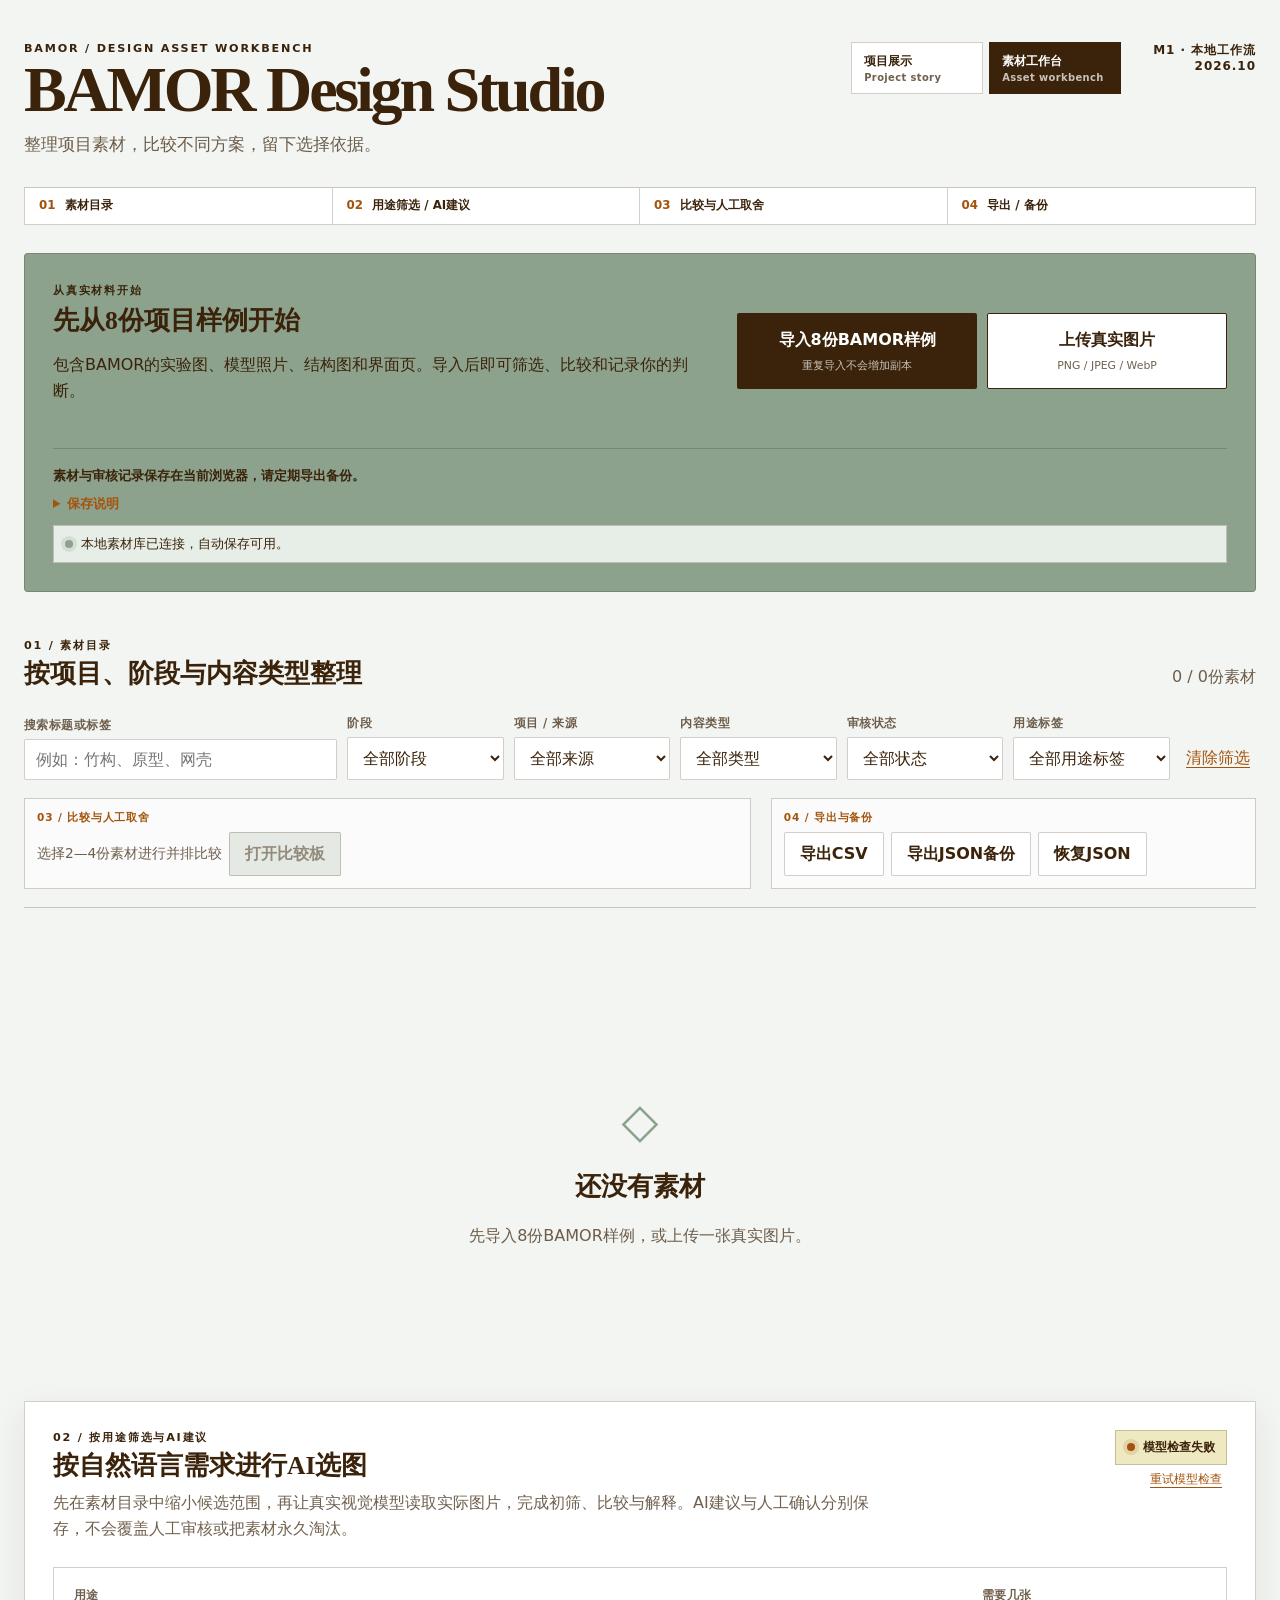
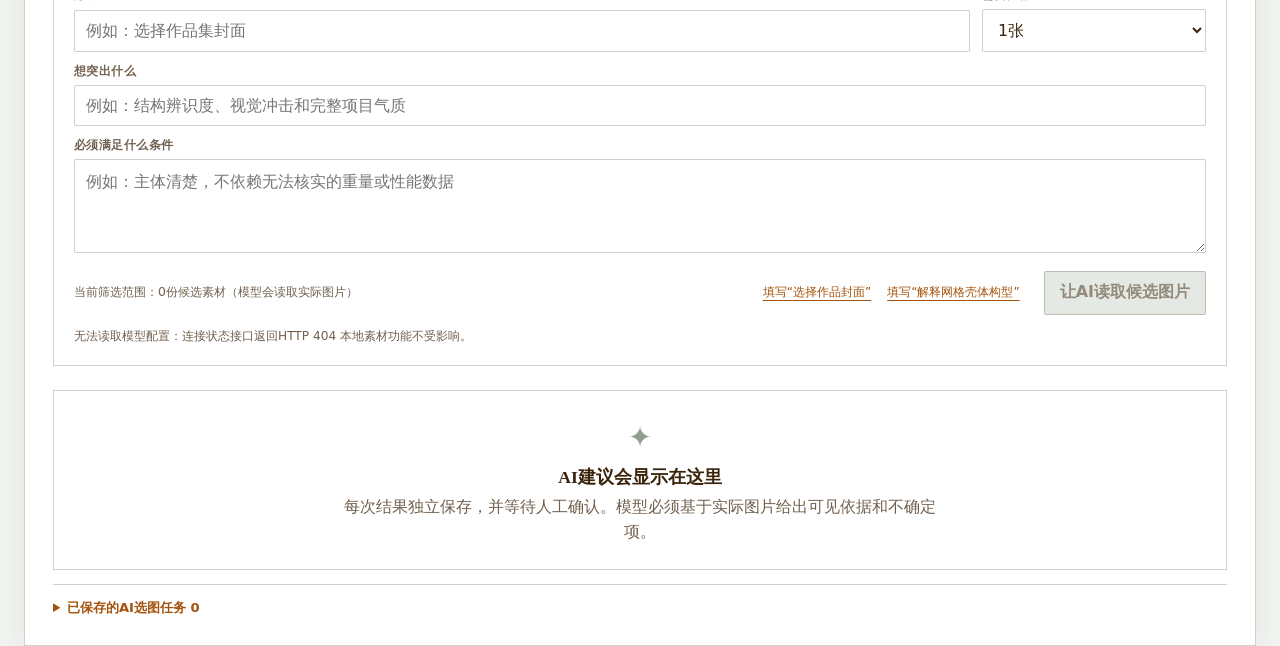
==== index.html @ 30d68dac "Add BAMOR studio project" ====
<!doctype html>
<html lang="zh-CN">
  <head>
    <meta charset="UTF-8" />
    <meta name="viewport" content="width=device-width, initial-scale=1.0" />
    <meta name="description" content="BAMOR Design Studio — 本地设计素材筛选、比较与人工审核工作台。" />
    <title>BAMOR Design Studio · M1</title>
    <link rel="icon" href="data:image/svg+xml,%3Csvg xmlns='http://www.w3.org/2000/svg' viewBox='0 0 64 64'%3E%3Crect width='64' height='64' rx='8' fill='%233A230A'/%3E%3Cpath d='M18 14h18c9 0 14 4 14 12 0 5-3 8-7 10 6 1 9 5 9 11 0 9-6 13-16 13H18V14zm10 9v10h7c4 0 6-2 6-5s-2-5-6-5h-7zm0 18v10h8c4 0 6-2 6-5s-2-5-6-5h-8z' fill='%23ffffff'/%3E%3C/svg%3E" />
    <link rel="stylesheet" href="styles.css" />
  </head>
  <body>
    <a class="skip-link" href="#library">跳到素材库</a>

    <header class="site-header">
      <div class="workspace-brand">
        <p class="eyebrow">BAMOR / DESIGN ASSET WORKBENCH</p>
        <h1>BAMOR Design Studio</h1>
        <p class="lede">整理项目素材，比较不同方案，留下选择依据。</p>
      </div>
      <nav class="view-switch" aria-label="BAMOR页面切换">
        <a href="project.html">项目展示 <span>Project story</span></a>
        <a class="is-current" href="/" aria-current="page">素材工作台 <span>Asset workbench</span></a>
      </nav>
      <div class="header-meta" aria-label="版本信息">
        <span>M1 · 本地工作流</span>
        <span>2026.10</span>
      </div>
    </header>

    <nav class="workflow-nav" aria-label="工作台流程">
      <a href="#asset-catalog"><span>01</span> 素材目录</a>
      <a href="#ai-selector"><span>02</span> 用途筛选 / AI建议</a>
      <a href="#review-actions"><span>03</span> 比较与人工取舍</a>
      <a href="#export-actions"><span>04</span> 导出 / 备份</a>
    </nav>

    <main>
      <section class="intro-panel" aria-labelledby="start-title">
        <div>
          <p class="section-kicker">从真实材料开始</p>
          <h2 id="start-title">先从8份项目样例开始</h2>
          <p>包含BAMOR的实验图、模型照片、结构图和界面页。导入后即可筛选、比较和记录你的判断。</p>
        </div>
        <div class="start-actions">
          <button class="button button-primary" id="import-samples" type="button" disabled>
            <span>导入8份BAMOR样例</span>
            <small>重复导入不会增加副本</small>
          </button>
          <label class="button button-secondary upload-button" for="image-upload">
            <span>上传真实图片</span>
            <small>PNG / JPEG / WebP</small>
          </label>
          <input id="image-upload" class="visually-hidden" type="file" accept="image/png,image/jpeg,image/webp" multiple disabled />
        </div>
        <div class="storage-note">
          <p>素材与审核记录保存在当前浏览器，请定期导出备份。</p>
          <details>
            <summary>保存说明</summary>
            <p>图片与元数据通过稳定ID关联，保存在当前浏览器、当前地址的 IndexedDB 中。更换浏览器、主机名或端口不会自动带走数据；CSV不含图片，JSON备份包含可恢复的元数据与图片。</p>
          </details>
          <div class="storage-status" id="storage-status" data-state="opening" role="status" aria-live="polite">
            <span class="status-dot" aria-hidden="true"></span>
            <span id="storage-status-text">正在打开本地素材库…</span>
            <button class="text-button" id="retry-storage" type="button" hidden>重试</button>
          </div>
        </div>
      </section>

      <section class="toolbar" id="asset-catalog" aria-labelledby="filter-title">
        <div class="toolbar-heading">
          <div>
            <p class="section-kicker">01 / 素材目录</p>
            <h2 id="filter-title">按项目、阶段与内容类型整理</h2>
          </div>
          <p class="result-count" id="result-count" aria-live="polite">0份素材</p>
        </div>

        <div class="filters">
          <label class="field search-field">
            <span>搜索标题或标签</span>
            <input id="search-input" type="search" placeholder="例如：竹构、原型、网壳" autocomplete="off" />
          </label>
          <label class="field">
            <span>阶段</span>
            <select id="stage-filter"><option value="">全部阶段</option></select>
          </label>
          <label class="field">
            <span>项目 / 来源</span>
            <select id="source-filter"><option value="">全部来源</option></select>
          </label>
          <label class="field">
            <span>内容类型</span>
            <select id="type-filter"><option value="">全部类型</option></select>
          </label>
          <label class="field">
            <span>审核状态</span>
            <select id="status-filter">
              <option value="">全部状态</option>
              <option value="unreviewed">待审核</option>
              <option value="approved">通过</option>
              <option value="rejected">淘汰</option>
            </select>
          </label>
          <label class="field">
            <span>用途标签</span>
            <select id="tag-filter"><option value="">全部用途标签</option></select>
          </label>
          <button class="text-button" id="clear-filters" type="button">清除筛选</button>
        </div>

        <div class="library-actions" id="review-actions">
          <div class="action-group compare-actions">
            <p class="action-label">03 / 比较与人工取舍</p>
            <div class="compare-status" id="compare-status" aria-live="polite">选择2—4份素材进行并排比较</div>
            <button class="button button-dark" id="open-compare" type="button" disabled>打开比较板</button>
          </div>
          <div class="action-group export-actions" id="export-actions">
            <p class="action-label">04 / 导出与备份</p>
            <button class="button button-quiet" id="export-csv" type="button" disabled>导出CSV</button>
            <button class="button button-quiet" id="export-json" type="button" disabled>导出JSON备份</button>
            <label class="button button-quiet restore-button" for="restore-json">恢复JSON</label>
            <input id="restore-json" class="visually-hidden" type="file" accept="application/json,.json" disabled />
          </div>
        </div>
      </section>

      <section id="library" class="asset-grid" aria-label="素材列表"></section>

      <section id="empty-state" class="empty-state" hidden>
        <p class="empty-mark">◇</p>
        <h2 id="empty-title">还没有素材</h2>
        <p id="empty-copy">先导入8份BAMOR样例，或上传一张真实图片。</p>
        <button class="text-button" id="empty-clear" type="button" hidden>清除筛选</button>
      </section>

      <section class="ai-panel" id="ai-selector" aria-labelledby="ai-title">
        <div class="ai-heading">
          <div>
            <p class="section-kicker">02 / 按用途筛选与AI建议</p>
            <h2 id="ai-title">按自然语言需求进行AI选图</h2>
            <p>先在素材目录中缩小候选范围，再让真实视觉模型读取实际图片，完成初筛、比较与解释。AI建议与人工确认分别保存，不会覆盖人工审核或把素材永久淘汰。</p>
          </div>
          <div class="model-status-group">
            <div class="connection-status" id="ai-status" data-state="checking" aria-live="polite">
              <span class="status-dot" aria-hidden="true"></span>
              <span>正在检查模型连接…</span>
            </div>
            <button class="text-button status-retry" id="retry-ai-status" type="button" hidden>重试模型检查</button>
          </div>
        </div>

        <form id="ai-form" class="ai-form">
          <label class="field ai-purpose-field">
            <span>用途</span>
            <input id="ai-purpose" required maxlength="240" placeholder="例如：选择作品集封面" />
          </label>
          <label class="field">
            <span>需要几张</span>
            <select id="ai-count">
              <option value="1">1张</option>
              <option value="2">2张</option>
              <option value="3">3张</option>
              <option value="4">4张</option>
            </select>
          </label>
          <label class="field ai-wide-field">
            <span>想突出什么</span>
            <input id="ai-emphasis" required maxlength="400" placeholder="例如：结构辨识度、视觉冲击和完整项目气质" />
          </label>
          <label class="field ai-wide-field">
            <span>必须满足什么条件</span>
            <textarea id="ai-constraints" rows="3" maxlength="800" placeholder="例如：主体清楚，不依赖无法核实的重量或性能数据"></textarea>
          </label>
          <div class="ai-form-footer">
            <p id="ai-candidate-summary">当前筛选范围：0份候选素材</p>
            <div class="preset-actions" aria-label="测试任务快捷填写">
              <button class="text-button" type="button" data-ai-preset="cover">填写“选择作品封面”</button>
              <button class="text-button" type="button" data-ai-preset="gridshell">填写“解释网格壳体构型”</button>
            </div>
            <button class="button button-primary" id="run-ai-selection" type="submit" disabled>让AI读取候选图片</button>
          </div>
          <p class="ai-connection-help" id="ai-connection-help">正在读取服务端连接状态。</p>
        </form>

        <div class="ai-output" id="ai-output">
          <div class="ai-empty">
            <p class="empty-mark">✦</p>
            <h3>AI建议会显示在这里</h3>
            <p>每次结果独立保存，并等待人工确认。模型必须基于实际图片给出可见依据和不确定项。</p>
          </div>
        </div>

        <details class="ai-history-panel">
          <summary>已保存的AI选图任务 <span id="ai-task-count">0</span></summary>
          <div id="ai-history" class="ai-history"><p>暂无已完成任务。</p></div>
        </details>
      </section>
    </main>

    <dialog id="editor-dialog" class="dialog editor-dialog">
      <form id="editor-form" method="dialog">
        <div class="dialog-header">
          <div>
            <p class="section-kicker">人工标注</p>
            <h2>编辑素材记录</h2>
          </div>
          <button class="icon-button" type="button" data-close-dialog="editor-dialog" aria-label="关闭编辑窗口">×</button>
        </div>
        <div class="editor-layout">
          <figure class="editor-preview"><img id="editor-image" alt="" /></figure>
          <div class="editor-fields">
            <input id="editor-id" type="hidden" />
            <label class="field"><span>标题</span><input id="editor-title" required maxlength="120" /></label>
            <div class="field-row">
              <label class="field"><span>阶段</span><input id="editor-stage" maxlength="40" placeholder="例如 term2" /></label>
              <label class="field"><span>材料</span><input id="editor-materials" maxlength="160" placeholder="用逗号分隔" /></label>
            </div>
            <label class="field"><span>标签</span><input id="editor-tags" maxlength="240" placeholder="用逗号分隔，例如 竹构, 原型" /></label>
            <div class="field-row">
              <label class="field">
                <span>审核状态</span>
                <select id="editor-status">
                  <option value="unreviewed">待审核</option>
                  <option value="approved">通过</option>
                  <option value="rejected">淘汰</option>
                </select>
              </label>
              <label class="field"><span>审核人（可选）</span><input id="editor-reviewer" maxlength="80" /></label>
            </div>

            <fieldset class="score-fieldset">
              <legend>人工评分 <small>1—5分，未评价请留空</small></legend>
              <div class="score-grid">
                <label class="field"><span>构型一致性</span><select data-score="structure_consistency"></select></label>
                <label class="field"><span>材料表达</span><select data-score="material_expression"></select></label>
                <label class="field"><span>场景适配</span><select data-score="scene_fit"></select></label>
                <label class="field"><span>视觉清晰度</span><select data-score="visual_clarity"></select></label>
              </div>
              <p>1 明显不满足 · 3 基本可用但需修改 · 5 满足要求且细节完整。页面样例评价的是页面表达，不是结构安全。</p>
            </fieldset>

            <fieldset class="reason-fieldset" id="rejection-fieldset">
              <legend>淘汰原因 <small>可多选</small></legend>
              <div id="rejection-reasons" class="check-grid"></div>
            </fieldset>
            <label class="field">
              <span>取舍理由 / 备注</span>
              <textarea id="editor-reason" rows="4" maxlength="1000" placeholder="记录具体观察，避免只写“好看”或“不好看”"></textarea>
            </label>
          </div>
        </div>
        <div class="dialog-footer">
          <p id="editor-origin"></p>
          <div>
            <button class="button button-quiet" type="button" data-close-dialog="editor-dialog">取消</button>
            <button class="button button-primary" type="submit" value="save">保存记录</button>
          </div>
        </div>
      </form>
    </dialog>

    <dialog id="compare-dialog" class="dialog compare-dialog">
      <div class="dialog-header">
        <div>
          <p class="section-kicker">2—4项并排</p>
          <h2>比较板</h2>
        </div>
        <button class="icon-button" type="button" data-close-dialog="compare-dialog" aria-label="关闭比较板">×</button>
      </div>
      <div id="compare-grid" class="compare-grid"></div>
      <div class="dialog-footer">
        <p>比较板只用于当前工作会话；素材和标注仍保存在本地素材库中。</p>
        <button class="button button-dark" type="button" data-close-dialog="compare-dialog">返回素材库</button>
      </div>
    </dialog>

    <div id="toast" class="toast" role="status" aria-live="polite" hidden></div>
    <script type="module" src="src/app.js"></script>
  </body>
</html>
---- styles.css ----
:root {
  color-scheme: light;
  --paper: #f2f5f2;
  --cream: #eee9c1;
  --sage: #8da28c;
  --caramel: #a4530c;
  --brown: #3a230a;
  --surface: #ffffff;
  --sage-soft: #e7ede7;
  --disabled: #e4e9e4;
  --ink: var(--brown);
  --muted: rgba(58, 35, 10, .72);
  --line: rgba(58, 35, 10, .22);
  --accent: var(--brown);
  --accent-hover: #573817;
  --accent-soft: var(--sage-soft);
  --link: var(--caramel);
  --mist: var(--sage);
  --mist-soft: var(--sage-soft);
  --dark: var(--brown);
  --approved: var(--sage-soft);
  --approved-ink: var(--brown);
  --rejected: var(--cream);
  --rejected-ink: var(--brown);
  --shadow: 0 18px 50px rgba(58, 35, 10, .13);
  font-family: Inter, "Noto Sans SC", "Microsoft YaHei", system-ui, sans-serif;
}

* { box-sizing: border-box; }

body {
  margin: 0;
  background: var(--paper);
  color: var(--ink);
}

button, input, select, textarea { font: inherit; }
button, label[for] { -webkit-tap-highlight-color: transparent; }
button:focus-visible, a:focus-visible, input:focus-visible, select:focus-visible, textarea:focus-visible, label[for]:focus-within {
  outline: 3px solid rgba(141, 162, 140, .48);
  outline-offset: 2px;
}

.skip-link {
  position: fixed;
  left: 16px;
  top: -60px;
  z-index: 100;
  background: var(--ink);
  color: white;
  padding: 10px 14px;
}
.skip-link:focus { top: 12px; }

.site-header, main { width: min(1520px, calc(100% - 48px)); margin-inline: auto; }
.site-header {
  display: grid;
  grid-template-columns: minmax(340px, 1fr) auto auto;
  align-items: start;
  gap: 32px;
  padding: 42px 0 28px;
  border-bottom: 1px solid var(--line);
}
.site-header h1 { margin: 4px 0 10px; font: 700 clamp(2rem, 5vw, 4.5rem)/0.96 Georgia, serif; letter-spacing: -0.05em; }
.lede { max-width: 720px; margin: 0; color: var(--muted); font-size: 1.05rem; line-height: 1.7; }
.eyebrow, .section-kicker { margin: 0; font-size: 0.7rem; font-weight: 800; letter-spacing: 0.16em; text-transform: uppercase; }
.header-meta { display: flex; flex-direction: column; align-items: flex-end; justify-content: space-between; font-size: 0.75rem; font-weight: 700; letter-spacing: 0.08em; }
.view-switch { display: flex; gap: 6px; align-self: start; }
.view-switch a { display: grid; gap: 2px; min-width: 132px; padding: 10px 12px; border: 1px solid var(--line); background: var(--surface); color: var(--brown); text-decoration: none; font-size: .76rem; font-weight: 800; transition: transform .16s ease, background-color .16s ease, border-color .16s ease; }
.view-switch a span { color: var(--muted); font-size: .62rem; font-weight: 600; letter-spacing: .04em; }
.view-switch a:hover { transform: translateY(-2px); border-color: var(--sage); background: var(--sage-soft); }
.view-switch a.is-current { background: var(--brown); color: white; border-color: var(--brown); }
.view-switch a.is-current span { color: rgba(255,255,255,.72); }
.workflow-nav { position: sticky; top: 0; z-index: 25; display: grid; grid-template-columns: repeat(4, 1fr); width: min(1520px, calc(100% - 48px)); margin-inline: auto; border: 1px solid var(--line); border-top: 0; background: rgba(255,255,255,.94); backdrop-filter: blur(12px); }
.workflow-nav a { padding: 10px 14px; border-right: 1px solid var(--line); color: var(--brown); text-decoration: none; font-size: .74rem; font-weight: 750; transition: background-color .16s ease, color .16s ease; }
.workflow-nav a:last-child { border-right: 0; }
.workflow-nav a span { margin-right: 5px; color: var(--caramel); font-variant-numeric: tabular-nums; }
.workflow-nav a:hover { background: var(--sage-soft); }

.intro-panel {
  display: grid;
  grid-template-columns: 1.3fr 1fr;
  gap: 28px 48px;
  margin: 28px 0 18px;
  padding: 28px;
  background: var(--sage);
  color: var(--brown);
  border: 1px solid var(--line);
  border-radius: 4px;
}
.intro-panel h2, .toolbar h2 { margin: 7px 0 10px; font: 700 clamp(1.45rem, 2vw, 2rem)/1.1 Georgia, serif; }
.intro-panel p { max-width: 720px; color: var(--brown); line-height: 1.65; }
.start-actions { display: grid; grid-template-columns: 1fr 1fr; gap: 10px; align-content: center; }
.storage-note { grid-column: 1 / -1; margin: 0; padding-top: 16px; border-top: 1px solid var(--line); font-size: .82rem; }
.storage-note > p { margin: 0 0 8px; color: var(--ink); font-weight: 700; }
.storage-note details { color: var(--muted); }
.storage-note summary { width: fit-content; color: var(--link); cursor: pointer; font-weight: 750; }
.storage-note details p { margin: 8px 0 0; }
.storage-status { display: flex; flex-wrap: wrap; align-items: center; gap: 8px; margin-top: 12px; padding: 9px 11px; border: 1px solid var(--line); background: var(--surface); color: var(--brown); }
.storage-status[data-state="ready"] { background: var(--mist-soft); }
.storage-status[data-state="blocked"], .storage-status[data-state="timeout"], .storage-status[data-state="error"] { background: var(--surface); border-color: var(--caramel); }
.storage-status .text-button { margin-left: auto; padding: 3px 5px; }

.button {
  display: inline-flex;
  min-height: 44px;
  align-items: center;
  justify-content: center;
  gap: 8px;
  border: 1px solid transparent;
  border-radius: 2px;
  padding: 10px 15px;
  cursor: pointer;
  font-weight: 750;
  text-decoration: none;
  transition: background-color .16s ease, border-color .16s ease, color .16s ease, transform .16s ease, box-shadow .16s ease;
}
.button small { display: block; font-size: .68rem; opacity: .72; font-weight: 500; }
.start-actions .button { flex-direction: column; min-height: 76px; }
.button-primary, .button-dark { background: var(--accent); color: white; }
.button-primary:hover:not(:disabled), .button-dark:hover:not(:disabled) { background: var(--accent-hover); transform: translateY(-1px); box-shadow: 0 8px 20px rgba(58,35,10,.22); }
.button-secondary { background: var(--surface); border-color: var(--brown); color: var(--brown); }
.button-secondary:hover { background: var(--accent-soft); }
.button-quiet { background: var(--surface); color: var(--brown); border-color: var(--line); }
.button-quiet:hover { border-color: var(--sage); background: var(--sage-soft); }
.button:disabled { background: var(--disabled); border-color: var(--line); color: rgba(58,35,10,.48); opacity: 1; cursor: not-allowed; box-shadow: none; transform: none; }
.upload-button:has(+ input:disabled), .restore-button:has(+ input:disabled) { background: var(--disabled); border-color: var(--line); color: rgba(58,35,10,.48); cursor: not-allowed; pointer-events: none; }

.toolbar { padding: 28px 0 18px; border-bottom: 1px solid var(--line); }
.toolbar-heading, .library-actions { display: flex; justify-content: space-between; align-items: flex-end; gap: 20px; }
.result-count { margin: 0 0 10px; color: var(--muted); font-variant-numeric: tabular-nums; }
.filters { display: grid; grid-template-columns: minmax(220px, 2fr) repeat(5, minmax(122px, 1fr)) auto; gap: 10px; align-items: end; margin: 18px 0; }
.field { display: grid; gap: 6px; min-width: 0; }
.field > span, .score-fieldset legend, .reason-fieldset legend { color: var(--muted); font-size: .72rem; font-weight: 750; letter-spacing: .04em; }
.field input, .field select, .field textarea {
  width: 100%;
  border: 1px solid var(--line);
  border-radius: 2px;
  background: var(--surface);
  color: var(--ink);
  padding: 10px 11px;
  transition: border-color .16s ease, box-shadow .16s ease, background-color .16s ease;
}
.field input:hover, .field select:hover, .field textarea:hover { border-color: var(--sage); }
.field input:focus, .field select:focus, .field textarea:focus { border-color: var(--sage); box-shadow: 0 0 0 3px rgba(141,162,140,.24); }
.field input:disabled, .field select:disabled, .field textarea:disabled { background: var(--disabled); color: rgba(58,35,10,.48); cursor: not-allowed; }
.field textarea { resize: vertical; line-height: 1.5; }
.text-button { border: 0; background: transparent; color: var(--link); cursor: pointer; padding: 11px 6px; text-decoration: underline; text-underline-offset: 4px; }
.text-button:hover { color: var(--brown); background: var(--sage-soft); }
.text-button:disabled { color: rgba(58,35,10,.48); cursor: not-allowed; background: transparent; }
.library-actions { align-items: stretch; }
.action-group { display: flex; flex-wrap: wrap; align-items: center; gap: 7px; min-width: 0; padding: 12px; border: 1px solid var(--line); background: rgba(255,255,255,.65); }
.action-label { flex: 0 0 100%; margin: 0; color: var(--caramel); font-size: .66rem; font-weight: 850; letter-spacing: .08em; text-transform: uppercase; }
.compare-actions { flex: 1 1 360px; }
.compare-status { color: var(--muted); font-size: .86rem; }
.export-actions { display: flex; gap: 7px; margin-left: auto; }

.asset-grid {
  display: grid;
  grid-template-columns: repeat(4, minmax(0, 1fr));
  gap: 16px;
  padding: 24px 0 80px;
}
.asset-grid.is-updating { opacity: .78; transform: translateY(3px); }
.asset-grid:not(.is-updating) { transition: opacity .18s ease, transform .18s ease; }
.asset-card { position: relative; background: var(--surface); border: 1px solid var(--line); min-width: 0; transition: transform .18s ease, box-shadow .18s ease; }
.asset-card:hover { transform: translateY(-2px); box-shadow: var(--shadow); }
.asset-card.is-selected { border-color: var(--sage); box-shadow: 0 0 0 2px var(--sage), 0 14px 32px rgba(58,35,10,.14); }
.asset-image-wrap { position: relative; aspect-ratio: 16 / 10; overflow: hidden; background: var(--accent-soft); }
.asset-image { width: 100%; height: 100%; object-fit: contain; display: block; }
.origin-badge { position: absolute; top: 9px; left: 9px; padding: 5px 7px; background: rgba(58,35,10,.9); color: white; font-size: .64rem; letter-spacing: .05em; }
.compare-order { position: absolute; top: 9px; right: 9px; padding: 6px 8px; background: var(--sage); color: var(--brown); box-shadow: 0 2px 10px rgba(58,35,10,.18); font-size: .67rem; font-weight: 850; animation: compare-in .2s ease both; }
@keyframes compare-in { from { opacity: 0; transform: translateY(-5px) scale(.96); } }
.asset-body { padding: 14px; }
.asset-title { margin: 0 0 10px; font: 700 1rem/1.35 Georgia, serif; overflow-wrap: anywhere; }
.asset-meta, .tag-list { display: flex; flex-wrap: wrap; gap: 6px; margin: 0 0 12px; padding: 0; list-style: none; }
.asset-meta span, .tag { padding: 4px 7px; background: var(--sage); color: var(--brown); font-size: .67rem; }
.status { display: inline-flex; padding: 5px 8px; border-radius: 99px; background: var(--sage); color: var(--brown); font-size: .68rem; font-weight: 750; }
.status-approved { background: var(--approved); color: var(--approved-ink); }
.status-rejected { background: var(--rejected); color: var(--rejected-ink); }
.asset-footer { display: flex; align-items: center; justify-content: space-between; gap: 8px; padding-top: 12px; border-top: 1px solid var(--line); }
.asset-footer button { border: 0; background: transparent; padding: 6px 0; cursor: pointer; font-size: .78rem; font-weight: 750; }
.compare-toggle { display: inline-flex; align-items: center; gap: 6px; color: var(--muted); font-size: .75rem; cursor: pointer; }
.compare-toggle input { accent-color: var(--sage); width: 17px; height: 17px; }

.empty-state { text-align: center; padding: 80px 20px 120px; color: var(--muted); }
.empty-state h2 { color: var(--ink); font: 700 1.6rem Georgia, serif; }
.empty-mark { margin: 0; color: var(--mist); font-size: 3rem; }

.dialog { width: min(1180px, calc(100% - 32px)); max-height: calc(100dvh - 32px); border: 0; border-radius: 4px; padding: 0; background: var(--surface); color: var(--ink); box-shadow: var(--shadow); }
.dialog[open] { animation: dialog-in .2s ease-out both; }
.dialog[open]::backdrop { animation: backdrop-in .2s ease-out both; }
@keyframes dialog-in { from { opacity: 0; transform: translateY(12px) scale(.99); } }
@keyframes backdrop-in { from { opacity: 0; } }
.dialog::backdrop { background: rgba(58, 35, 10, .62); backdrop-filter: blur(3px); }
.dialog-header, .dialog-footer { display: flex; justify-content: space-between; align-items: center; gap: 16px; padding: 20px 24px; border-bottom: 1px solid var(--line); }
.dialog-footer { border-top: 1px solid var(--line); border-bottom: 0; }
.dialog-footer p { margin: 0; max-width: 680px; color: var(--muted); font-size: .75rem; }
.dialog-footer > div { display: flex; gap: 8px; }
.dialog h2 { margin: 4px 0 0; font: 700 1.5rem Georgia, serif; }
.icon-button { width: 42px; height: 42px; border: 1px solid var(--line); border-radius: 50%; background: var(--surface); color: var(--accent); cursor: pointer; font-size: 1.5rem; }
.icon-button:hover { border-color: var(--accent); background: var(--accent-soft); }
.editor-layout { display: grid; grid-template-columns: minmax(320px, .9fr) minmax(420px, 1.1fr); gap: 24px; padding: 24px; max-height: calc(100dvh - 185px); overflow: auto; }
.editor-preview { position: sticky; top: 0; margin: 0; align-self: start; aspect-ratio: 16/11; background: var(--accent-soft); }
.editor-preview img { width: 100%; height: 100%; object-fit: contain; }
.editor-fields { display: grid; gap: 15px; }
.field-row, .score-grid { display: grid; grid-template-columns: 1fr 1fr; gap: 10px; }
.score-fieldset, .reason-fieldset { margin: 0; padding: 14px; border: 1px solid var(--line); }
.score-fieldset legend, .reason-fieldset legend { padding: 0 7px; }
.score-fieldset legend small, .reason-fieldset legend small { font-weight: 500; }
.score-fieldset p { margin: 12px 0 0; color: var(--muted); font-size: .73rem; line-height: 1.5; }
.check-grid { display: grid; grid-template-columns: 1fr 1fr; gap: 8px; }
.check-grid label { display: flex; align-items: center; gap: 7px; font-size: .8rem; }
.check-grid input { accent-color: var(--sage); }
.compare-grid { display: grid; gap: 12px; padding: 20px; overflow: auto; grid-template-columns: repeat(var(--compare-count, 2), minmax(240px, 1fr)); }
.compare-item { border: 1px solid var(--line); background: var(--surface); }
.compare-item img { display: block; width: 100%; aspect-ratio: 16/10; object-fit: contain; background: var(--accent-soft); }
.compare-copy { padding: 13px; }
.compare-copy h3 { margin: 0 0 8px; font: 700 1rem Georgia, serif; }
.compare-copy dl { display: grid; grid-template-columns: auto 1fr; gap: 5px 10px; margin: 12px 0 0; font-size: .72rem; }
.compare-copy dt { color: var(--muted); }
.compare-copy dd { margin: 0; overflow-wrap: anywhere; }
.remove-compare { width: 100%; border: 0; border-top: 1px solid var(--line); background: transparent; color: var(--link); padding: 9px; cursor: pointer; font-size: .75rem; }
.remove-compare:hover { background: var(--accent-soft); }

.toast { position: fixed; right: 24px; bottom: 24px; z-index: 200; max-width: min(420px, calc(100% - 48px)); padding: 13px 16px; background: var(--accent); color: white; box-shadow: var(--shadow); font-size: .85rem; line-height: 1.5; animation: toast-in .22s ease-out both; }
@keyframes toast-in { from { opacity: 0; transform: translateY(10px); } }
.toast.error { background: var(--brown); }
.visually-hidden { position: absolute !important; width: 1px; height: 1px; padding: 0; margin: -1px; overflow: hidden; clip: rect(0,0,0,0); white-space: nowrap; border: 0; }

.ai-panel {
  margin: 18px 0 0;
  padding: 28px;
  border: 1px solid var(--line);
  background: var(--surface);
  box-shadow: 0 12px 36px rgba(58,35,10,.08);
}
.ai-heading { display: flex; justify-content: space-between; align-items: flex-start; gap: 32px; }
.ai-heading h2 { margin: 7px 0 10px; font: 700 clamp(1.45rem, 2vw, 2rem)/1.1 Georgia, serif; }
.ai-heading > div:first-child > p:last-child { max-width: 820px; margin: 0; color: var(--muted); line-height: 1.65; }
.model-status-group { display: grid; justify-items: end; gap: 2px; }
.connection-status { display: inline-flex; flex: 0 0 auto; align-items: center; gap: 8px; padding: 8px 11px; border: 1px solid var(--line); background: var(--cream); color: var(--brown); font-size: .75rem; font-weight: 750; }
.status-dot { width: 8px; height: 8px; border-radius: 50%; background: var(--caramel); box-shadow: 0 0 0 4px rgba(164,83,12,.14); }
.storage-status[data-state="ready"] .status-dot { background: var(--sage); box-shadow: 0 0 0 4px rgba(141,162,140,.2); }
.storage-status[data-state="blocked"] .status-dot, .storage-status[data-state="timeout"] .status-dot, .storage-status[data-state="error"] .status-dot { background: var(--caramel); }
.connection-status[data-state="verified"], .connection-status[data-state="unverified"] { background: var(--mist-soft); color: var(--brown); }
.connection-status[data-state="verified"] .status-dot, .connection-status[data-state="unverified"] .status-dot { background: var(--sage); box-shadow: 0 0 0 4px rgba(141,162,140,.2); }
.connection-status[data-state="unconfigured"], .connection-status[data-state="failed"] { background: var(--cream); color: var(--brown); }
.connection-status[data-state="unconfigured"] .status-dot, .connection-status[data-state="failed"] .status-dot { background: var(--caramel); }
.status-retry { padding: 5px; font-size: .72rem; }
.ai-form { display: grid; grid-template-columns: minmax(260px, 2fr) minmax(120px, .5fr); gap: 12px; margin: 24px 0; padding: 20px; background: var(--surface); border: 1px solid var(--line); }
.ai-form.is-purpose-filled { animation: purpose-filled .34s ease-out; }
@keyframes purpose-filled { 50% { border-color: var(--sage); box-shadow: 0 0 0 4px rgba(141,162,140,.18); } }
.ai-wide-field { grid-column: 1 / -1; }
.ai-form-footer { grid-column: 1 / -1; display: flex; flex-wrap: wrap; align-items: center; gap: 10px 18px; padding-top: 6px; }
.ai-form-footer > p { margin: 0 auto 0 0; color: var(--muted); font-size: .78rem; }
.preset-actions { display: flex; flex-wrap: wrap; gap: 4px; }
.preset-actions .text-button { font-size: .75rem; }
.ai-connection-help { grid-column: 1 / -1; margin: 0; color: var(--muted); font-size: .76rem; line-height: 1.5; }
.ai-output { min-height: 170px; border: 1px solid var(--line); background: var(--surface); }
.ai-empty { display: grid; place-items: center; align-content: center; min-height: 170px; padding: 24px; text-align: center; color: var(--muted); }
.ai-empty .empty-mark { font-size: 1.8rem; }
.ai-empty h3 { margin: 6px 0; color: var(--ink); font: 700 1.1rem Georgia, serif; }
.ai-empty p { max-width: 620px; margin: 0; line-height: 1.55; }
.ai-loading { display: flex; align-items: center; gap: 12px; min-height: 170px; justify-content: center; color: var(--muted); }
.ai-loading::before { content: ""; width: 18px; height: 18px; border: 2px solid var(--line); border-top-color: var(--sage); border-radius: 50%; animation: spin .8s linear infinite; }
@keyframes spin { to { transform: rotate(360deg); } }
.ai-result-header { display: flex; justify-content: space-between; gap: 24px; padding: 20px; border-bottom: 1px solid var(--line); background: var(--accent-soft); }
.ai-result-header h3 { margin: 3px 0 6px; font: 700 1.25rem Georgia, serif; }
.ai-result-header p { margin: 0; color: var(--muted); font-size: .8rem; line-height: 1.5; }
.ai-model-meta { flex: 0 0 auto; text-align: right; font-size: .7rem; color: var(--muted); }
.ai-recommendations { display: grid; gap: 12px; padding: 16px; }
.ai-recommendation { display: grid; grid-template-columns: 190px 1fr; gap: 16px; border: 1px solid var(--line); background: var(--surface); }
.ai-recommendation figure { margin: 0; min-height: 150px; background: var(--accent-soft); }
.ai-recommendation img { width: 100%; height: 100%; min-height: 150px; object-fit: contain; display: block; }
.ai-recommendation-copy { padding: 16px 16px 16px 0; }
.ai-rank { display: inline-flex; margin-bottom: 7px; color: var(--mist); font-size: .7rem; font-weight: 850; letter-spacing: .08em; }
.ai-recommendation h4 { margin: 0 0 6px; font: 700 1.05rem Georgia, serif; }
.ai-role { margin: 0 0 13px; color: var(--link); font-weight: 750; }
.ai-recommendation dl { display: grid; grid-template-columns: 92px 1fr; gap: 7px 12px; margin: 0; font-size: .78rem; line-height: 1.55; }
.ai-recommendation dt { color: var(--muted); }
.ai-recommendation dd { margin: 0; }
.ai-supporting { display: grid; grid-template-columns: 1fr 1fr; gap: 18px; padding: 0 16px 16px; }
.ai-supporting section { padding: 16px; border: 1px solid var(--line); background: var(--surface); }
.ai-supporting h4, .human-confirmation h4 { margin: 0 0 10px; font: 700 1rem Georgia, serif; }
.ai-supporting ul { margin: 0; padding-left: 18px; color: var(--muted); font-size: .78rem; line-height: 1.6; }
.human-confirmation { margin: 0 16px 16px; padding: 18px; border: 1px solid var(--line); background: var(--surface); }
.confirmation-options { display: flex; flex-wrap: wrap; gap: 8px; margin: 10px 0 14px; }
.confirmation-options label { display: inline-flex; align-items: center; gap: 7px; padding: 8px 10px; border: 1px solid var(--line); background: var(--surface); font-size: .76rem; }
.confirmation-options input { accent-color: var(--sage); }
.confirmation-actions { display: flex; align-items: flex-end; gap: 12px; }
.confirmation-actions .field { flex: 1; }
.confirmation-saved { display: inline-flex; margin: 0 0 12px; padding: 6px 9px; background: var(--sage); color: var(--brown); font-size: .73rem; font-weight: 750; }
.ai-separation-note { margin: 12px 0 0; color: var(--muted); font-size: .72rem; }
.ai-history-panel { margin-top: 14px; border-top: 1px solid var(--line); padding-top: 14px; }
.ai-history-panel > summary { width: fit-content; cursor: pointer; color: var(--link); font-weight: 750; font-size: .82rem; }
.ai-history { display: grid; gap: 8px; margin-top: 12px; }
.ai-history p { color: var(--muted); }
.ai-history-item { display: flex; justify-content: space-between; gap: 16px; align-items: center; padding: 11px 12px; border: 1px solid var(--line); background: var(--surface); }
.ai-history-item h4 { margin: 0 0 3px; font-size: .82rem; }
.ai-history-item p { margin: 0; font-size: .7rem; }
.ai-error { padding: 22px; color: var(--brown); background: var(--sage-soft); border-left: 4px solid var(--caramel); }
.ai-error h3 { margin: 0 0 8px; font: 700 1.1rem Georgia, serif; }
.ai-error p { margin: 0; line-height: 1.6; }

@media (max-width: 1100px) {
  .site-header { grid-template-columns: 1fr auto; }
  .header-meta { display: none; }
  .asset-grid { grid-template-columns: repeat(3, minmax(0, 1fr)); }
  .filters { grid-template-columns: repeat(3, 1fr); }
  .search-field { grid-column: span 2; }
  .library-actions { flex-wrap: wrap; }
}

@media (max-width: 760px) {
  .site-header, main, .workflow-nav { width: min(100% - 28px, 1520px); }
  .site-header { grid-template-columns: 1fr; padding-top: 28px; }
  .view-switch { width: 100%; }
  .view-switch a { flex: 1; min-width: 0; }
  .workflow-nav { position: static; grid-template-columns: 1fr 1fr; }
  .workflow-nav a { border-bottom: 1px solid var(--line); }
  .intro-panel { grid-template-columns: 1fr; padding: 20px; }
  .start-actions { grid-template-columns: 1fr; }
  .asset-grid { grid-template-columns: repeat(2, minmax(0, 1fr)); }
  .filters { grid-template-columns: 1fr 1fr; }
  .search-field { grid-column: 1 / -1; }
  .action-group, .export-actions { width: 100%; overflow-x: auto; margin-left: 0; }
  .export-actions .button { flex: 0 0 auto; }
  .editor-layout { grid-template-columns: 1fr; }
  .editor-preview { position: static; }
  .compare-grid { grid-template-columns: repeat(var(--compare-count, 2), minmax(220px, 1fr)); }
  .ai-heading { flex-direction: column; gap: 14px; }
  .model-status-group { justify-items: start; }
  .ai-form { grid-template-columns: 1fr; }
  .ai-wide-field { grid-column: auto; }
  .ai-form-footer, .ai-connection-help { grid-column: auto; }
  .ai-form-footer { align-items: stretch; }
  .ai-form-footer > p { width: 100%; margin: 0; }
  .ai-recommendation { grid-template-columns: 1fr; }
  .ai-recommendation figure { aspect-ratio: 16 / 9; }
  .ai-recommendation-copy { padding: 0 16px 16px; }
  .ai-supporting { grid-template-columns: 1fr; }
  .confirmation-actions { align-items: stretch; flex-direction: column; }
}

@media (max-width: 480px) {
  .asset-grid { grid-template-columns: 1fr; }
  .filters, .field-row, .score-grid { grid-template-columns: 1fr; }
  .dialog-header, .dialog-footer { padding: 16px; }
  .dialog-footer { align-items: flex-start; flex-direction: column; }
  .editor-layout { padding: 16px; }
  .toolbar-heading { align-items: flex-start; }
  .ai-panel { padding: 18px; }
  .ai-form { padding: 14px; }
  .ai-result-header { flex-direction: column; }
  .ai-model-meta { text-align: left; }
  .ai-recommendation dl { grid-template-columns: 1fr; gap: 2px; }
  .ai-recommendation dd { margin-bottom: 7px; }
}

@media (prefers-reduced-motion: reduce) {
  *, *::before, *::after { scroll-behavior: auto !important; transition: none !important; animation: none !important; }
}
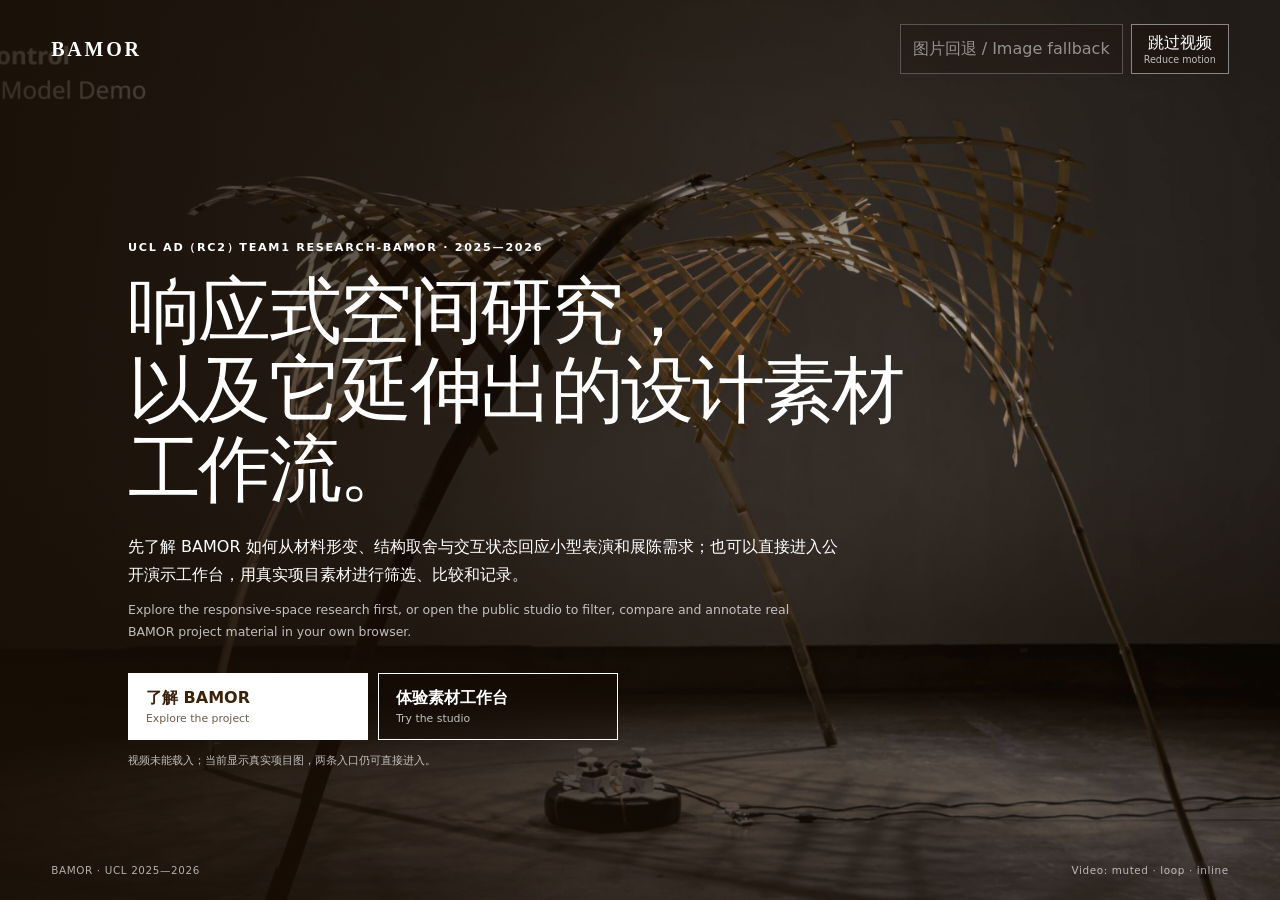
==== commit 5fe8a689: "Build BAMOR public entry and static studio" ====
--- a/index.html
+++ b/index.html
@@ -3,278 +3,44 @@
   <head>
     <meta charset="UTF-8" />
     <meta name="viewport" content="width=device-width, initial-scale=1.0" />
-    <meta name="description" content="BAMOR Design Studio — 本地设计素材筛选、比较与人工审核工作台。" />
-    <title>BAMOR Design Studio · M1</title>
+    <meta name="description" content="BAMOR — 响应式空间研究与设计素材工作台。" />
+    <title>BAMOR · 项目与素材工作台</title>
     <link rel="icon" href="data:image/svg+xml,%3Csvg xmlns='http://www.w3.org/2000/svg' viewBox='0 0 64 64'%3E%3Crect width='64' height='64' rx='8' fill='%233A230A'/%3E%3Cpath d='M18 14h18c9 0 14 4 14 12 0 5-3 8-7 10 6 1 9 5 9 11 0 9-6 13-16 13H18V14zm10 9v10h7c4 0 6-2 6-5s-2-5-6-5h-7zm0 18v10h8c4 0 6-2 6-5s-2-5-6-5h-8z' fill='%23ffffff'/%3E%3C/svg%3E" />
-    <link rel="stylesheet" href="styles.css" />
+    <link rel="stylesheet" href="landing.css" />
   </head>
   <body>
-    <a class="skip-link" href="#library">跳到素材库</a>
+    <main class="landing" id="landing">
+      <div class="landing-media" aria-hidden="true">
+        <img id="landing-poster" src="sample-assets/a07_t2final_p027.png" alt="" />
+        <video id="landing-video" src="media/bamor-1024.mp4" poster="sample-assets/a07_t2final_p027.png" muted loop autoplay playsinline preload="metadata"></video>
+      </div>
+      <div class="landing-shade"></div>
 
-    <header class="site-header">
-      <div class="workspace-brand">
-        <p class="eyebrow">BAMOR / DESIGN ASSET WORKBENCH</p>
-        <h1>BAMOR Design Studio</h1>
-        <p class="lede">整理项目素材，比较不同方案，留下选择依据。</p>
-      </div>
-      <nav class="view-switch" aria-label="BAMOR页面切换">
-        <a href="project.html">项目展示 <span>Project story</span></a>
-        <a class="is-current" href="/" aria-current="page">素材工作台 <span>Asset workbench</span></a>
-      </nav>
-      <div class="header-meta" aria-label="版本信息">
-        <span>M1 · 本地工作流</span>
-        <span>2026.10</span>
-      </div>
-    </header>
+      <header class="landing-header">
+        <a class="landing-wordmark" href="/" aria-label="BAMOR首页">BAMOR</a>
+        <div class="media-controls" aria-label="开场媒体控制">
+          <button id="toggle-video" type="button" aria-pressed="false">暂停视频 <span>Pause</span></button>
+          <button id="reduce-motion" type="button" aria-pressed="false">跳过视频 <span>Reduce motion</span></button>
+        </div>
+      </header>
 
-    <nav class="workflow-nav" aria-label="工作台流程">
-      <a href="#asset-catalog"><span>01</span> 素材目录</a>
-      <a href="#ai-selector"><span>02</span> 用途筛选 / AI建议</a>
-      <a href="#review-actions"><span>03</span> 比较与人工取舍</a>
-      <a href="#export-actions"><span>04</span> 导出 / 备份</a>
-    </nav>
-
-    <main>
-      <section class="intro-panel" aria-labelledby="start-title">
-        <div>
-          <p class="section-kicker">从真实材料开始</p>
-          <h2 id="start-title">先从8份项目样例开始</h2>
-          <p>包含BAMOR的实验图、模型照片、结构图和界面页。导入后即可筛选、比较和记录你的判断。</p>
+      <section class="landing-copy" aria-labelledby="landing-title">
+        <p class="landing-kicker">UCL AD（RC2）Team1 Research-Bamor · 2025—2026</p>
+        <h1 id="landing-title">响应式空间研究，<br />以及它延伸出的设计素材工作流。</h1>
+        <p class="landing-summary">先了解 BAMOR 如何从材料形变、结构取舍与交互状态回应小型表演和展陈需求；也可以直接进入公开演示工作台，用真实项目素材进行筛选、比较和记录。</p>
+        <p class="landing-summary landing-summary-en" lang="en">Explore the responsive-space research first, or open the public studio to filter, compare and annotate real BAMOR project material in your own browser.</p>
+        <div class="landing-actions">
+          <a class="entry-primary" href="project">了解 BAMOR <span>Explore the project</span></a>
+          <a class="entry-secondary" href="studio">体验素材工作台 <span>Try the studio</span></a>
         </div>
-        <div class="start-actions">
-          <button class="button button-primary" id="import-samples" type="button" disabled>
-            <span>导入8份BAMOR样例</span>
-            <small>重复导入不会增加副本</small>
-          </button>
-          <label class="button button-secondary upload-button" for="image-upload">
-            <span>上传真实图片</span>
-            <small>PNG / JPEG / WebP</small>
-          </label>
-          <input id="image-upload" class="visually-hidden" type="file" accept="image/png,image/jpeg,image/webp" multiple disabled />
-        </div>
-        <div class="storage-note">
-          <p>素材与审核记录保存在当前浏览器，请定期导出备份。</p>
-          <details>
-            <summary>保存说明</summary>
-            <p>图片与元数据通过稳定ID关联，保存在当前浏览器、当前地址的 IndexedDB 中。更换浏览器、主机名或端口不会自动带走数据；CSV不含图片，JSON备份包含可恢复的元数据与图片。</p>
-          </details>
-          <div class="storage-status" id="storage-status" data-state="opening" role="status" aria-live="polite">
-            <span class="status-dot" aria-hidden="true"></span>
-            <span id="storage-status-text">正在打开本地素材库…</span>
-            <button class="text-button" id="retry-storage" type="button" hidden>重试</button>
-          </div>
-        </div>
+        <p class="landing-note" id="media-note">真实项目视频正在载入；两条入口始终可用。</p>
       </section>
 
-      <section class="toolbar" id="asset-catalog" aria-labelledby="filter-title">
-        <div class="toolbar-heading">
-          <div>
-            <p class="section-kicker">01 / 素材目录</p>
-            <h2 id="filter-title">按项目、阶段与内容类型整理</h2>
-          </div>
-          <p class="result-count" id="result-count" aria-live="polite">0份素材</p>
-        </div>
-
-        <div class="filters">
-          <label class="field search-field">
-            <span>搜索标题或标签</span>
-            <input id="search-input" type="search" placeholder="例如：竹构、原型、网壳" autocomplete="off" />
-          </label>
-          <label class="field">
-            <span>阶段</span>
-            <select id="stage-filter"><option value="">全部阶段</option></select>
-          </label>
-          <label class="field">
-            <span>项目 / 来源</span>
-            <select id="source-filter"><option value="">全部来源</option></select>
-          </label>
-          <label class="field">
-            <span>内容类型</span>
-            <select id="type-filter"><option value="">全部类型</option></select>
-          </label>
-          <label class="field">
-            <span>审核状态</span>
-            <select id="status-filter">
-              <option value="">全部状态</option>
-              <option value="unreviewed">待审核</option>
-              <option value="approved">通过</option>
-              <option value="rejected">淘汰</option>
-            </select>
-          </label>
-          <label class="field">
-            <span>用途标签</span>
-            <select id="tag-filter"><option value="">全部用途标签</option></select>
-          </label>
-          <button class="text-button" id="clear-filters" type="button">清除筛选</button>
-        </div>
-
-        <div class="library-actions" id="review-actions">
-          <div class="action-group compare-actions">
-            <p class="action-label">03 / 比较与人工取舍</p>
-            <div class="compare-status" id="compare-status" aria-live="polite">选择2—4份素材进行并排比较</div>
-            <button class="button button-dark" id="open-compare" type="button" disabled>打开比较板</button>
-          </div>
-          <div class="action-group export-actions" id="export-actions">
-            <p class="action-label">04 / 导出与备份</p>
-            <button class="button button-quiet" id="export-csv" type="button" disabled>导出CSV</button>
-            <button class="button button-quiet" id="export-json" type="button" disabled>导出JSON备份</button>
-            <label class="button button-quiet restore-button" for="restore-json">恢复JSON</label>
-            <input id="restore-json" class="visually-hidden" type="file" accept="application/json,.json" disabled />
-          </div>
-        </div>
-      </section>
-
-      <section id="library" class="asset-grid" aria-label="素材列表"></section>
-
-      <section id="empty-state" class="empty-state" hidden>
-        <p class="empty-mark">◇</p>
-        <h2 id="empty-title">还没有素材</h2>
-        <p id="empty-copy">先导入8份BAMOR样例，或上传一张真实图片。</p>
-        <button class="text-button" id="empty-clear" type="button" hidden>清除筛选</button>
-      </section>
-
-      <section class="ai-panel" id="ai-selector" aria-labelledby="ai-title">
-        <div class="ai-heading">
-          <div>
-            <p class="section-kicker">02 / 按用途筛选与AI建议</p>
-            <h2 id="ai-title">按自然语言需求进行AI选图</h2>
-            <p>先在素材目录中缩小候选范围，再让真实视觉模型读取实际图片，完成初筛、比较与解释。AI建议与人工确认分别保存，不会覆盖人工审核或把素材永久淘汰。</p>
-          </div>
-          <div class="model-status-group">
-            <div class="connection-status" id="ai-status" data-state="checking" aria-live="polite">
-              <span class="status-dot" aria-hidden="true"></span>
-              <span>正在检查模型连接…</span>
-            </div>
-            <button class="text-button status-retry" id="retry-ai-status" type="button" hidden>重试模型检查</button>
-          </div>
-        </div>
-
-        <form id="ai-form" class="ai-form">
-          <label class="field ai-purpose-field">
-            <span>用途</span>
-            <input id="ai-purpose" required maxlength="240" placeholder="例如：选择作品集封面" />
-          </label>
-          <label class="field">
-            <span>需要几张</span>
-            <select id="ai-count">
-              <option value="1">1张</option>
-              <option value="2">2张</option>
-              <option value="3">3张</option>
-              <option value="4">4张</option>
-            </select>
-          </label>
-          <label class="field ai-wide-field">
-            <span>想突出什么</span>
-            <input id="ai-emphasis" required maxlength="400" placeholder="例如：结构辨识度、视觉冲击和完整项目气质" />
-          </label>
-          <label class="field ai-wide-field">
-            <span>必须满足什么条件</span>
-            <textarea id="ai-constraints" rows="3" maxlength="800" placeholder="例如：主体清楚，不依赖无法核实的重量或性能数据"></textarea>
-          </label>
-          <div class="ai-form-footer">
-            <p id="ai-candidate-summary">当前筛选范围：0份候选素材</p>
-            <div class="preset-actions" aria-label="测试任务快捷填写">
-              <button class="text-button" type="button" data-ai-preset="cover">填写“选择作品封面”</button>
-              <button class="text-button" type="button" data-ai-preset="gridshell">填写“解释网格壳体构型”</button>
-            </div>
-            <button class="button button-primary" id="run-ai-selection" type="submit" disabled>让AI读取候选图片</button>
-          </div>
-          <p class="ai-connection-help" id="ai-connection-help">正在读取服务端连接状态。</p>
-        </form>
-
-        <div class="ai-output" id="ai-output">
-          <div class="ai-empty">
-            <p class="empty-mark">✦</p>
-            <h3>AI建议会显示在这里</h3>
-            <p>每次结果独立保存，并等待人工确认。模型必须基于实际图片给出可见依据和不确定项。</p>
-          </div>
-        </div>
-
-        <details class="ai-history-panel">
-          <summary>已保存的AI选图任务 <span id="ai-task-count">0</span></summary>
-          <div id="ai-history" class="ai-history"><p>暂无已完成任务。</p></div>
-        </details>
-      </section>
+      <footer class="landing-footer">
+        <span>BAMOR · UCL 2025—2026</span>
+        <span>Video: muted · loop · inline</span>
+      </footer>
     </main>
-
-    <dialog id="editor-dialog" class="dialog editor-dialog">
-      <form id="editor-form" method="dialog">
-        <div class="dialog-header">
-          <div>
-            <p class="section-kicker">人工标注</p>
-            <h2>编辑素材记录</h2>
-          </div>
-          <button class="icon-button" type="button" data-close-dialog="editor-dialog" aria-label="关闭编辑窗口">×</button>
-        </div>
-        <div class="editor-layout">
-          <figure class="editor-preview"><img id="editor-image" alt="" /></figure>
-          <div class="editor-fields">
-            <input id="editor-id" type="hidden" />
-            <label class="field"><span>标题</span><input id="editor-title" required maxlength="120" /></label>
-            <div class="field-row">
-              <label class="field"><span>阶段</span><input id="editor-stage" maxlength="40" placeholder="例如 term2" /></label>
-              <label class="field"><span>材料</span><input id="editor-materials" maxlength="160" placeholder="用逗号分隔" /></label>
-            </div>
-            <label class="field"><span>标签</span><input id="editor-tags" maxlength="240" placeholder="用逗号分隔，例如 竹构, 原型" /></label>
-            <div class="field-row">
-              <label class="field">
-                <span>审核状态</span>
-                <select id="editor-status">
-                  <option value="unreviewed">待审核</option>
-                  <option value="approved">通过</option>
-                  <option value="rejected">淘汰</option>
-                </select>
-              </label>
-              <label class="field"><span>审核人（可选）</span><input id="editor-reviewer" maxlength="80" /></label>
-            </div>
-
-            <fieldset class="score-fieldset">
-              <legend>人工评分 <small>1—5分，未评价请留空</small></legend>
-              <div class="score-grid">
-                <label class="field"><span>构型一致性</span><select data-score="structure_consistency"></select></label>
-                <label class="field"><span>材料表达</span><select data-score="material_expression"></select></label>
-                <label class="field"><span>场景适配</span><select data-score="scene_fit"></select></label>
-                <label class="field"><span>视觉清晰度</span><select data-score="visual_clarity"></select></label>
-              </div>
-              <p>1 明显不满足 · 3 基本可用但需修改 · 5 满足要求且细节完整。页面样例评价的是页面表达，不是结构安全。</p>
-            </fieldset>
-
-            <fieldset class="reason-fieldset" id="rejection-fieldset">
-              <legend>淘汰原因 <small>可多选</small></legend>
-              <div id="rejection-reasons" class="check-grid"></div>
-            </fieldset>
-            <label class="field">
-              <span>取舍理由 / 备注</span>
-              <textarea id="editor-reason" rows="4" maxlength="1000" placeholder="记录具体观察，避免只写“好看”或“不好看”"></textarea>
-            </label>
-          </div>
-        </div>
-        <div class="dialog-footer">
-          <p id="editor-origin"></p>
-          <div>
-            <button class="button button-quiet" type="button" data-close-dialog="editor-dialog">取消</button>
-            <button class="button button-primary" type="submit" value="save">保存记录</button>
-          </div>
-        </div>
-      </form>
-    </dialog>
-
-    <dialog id="compare-dialog" class="dialog compare-dialog">
-      <div class="dialog-header">
-        <div>
-          <p class="section-kicker">2—4项并排</p>
-          <h2>比较板</h2>
-        </div>
-        <button class="icon-button" type="button" data-close-dialog="compare-dialog" aria-label="关闭比较板">×</button>
-      </div>
-      <div id="compare-grid" class="compare-grid"></div>
-      <div class="dialog-footer">
-        <p>比较板只用于当前工作会话；素材和标注仍保存在本地素材库中。</p>
-        <button class="button button-dark" type="button" data-close-dialog="compare-dialog">返回素材库</button>
-      </div>
-    </dialog>
-
-    <div id="toast" class="toast" role="status" aria-live="polite" hidden></div>
-    <script type="module" src="src/app.js"></script>
+    <script type="module" src="src/landing.js"></script>
   </body>
 </html>
--- a/landing.css
+++ b/landing.css
@@ -0,0 +1,60 @@
+:root {
+  color-scheme: dark;
+  --paper: #f2f5f2;
+  --sage: #8da28c;
+  --caramel: #a4530c;
+  --brown: #3a230a;
+  --surface: #ffffff;
+  --serif: "Noto Serif SC", "Songti SC", STSong, Georgia, serif;
+  --sans: Inter, "Noto Sans SC", "Microsoft YaHei", system-ui, sans-serif;
+  font-family: var(--sans);
+}
+* { box-sizing: border-box; }
+html, body { min-height: 100%; }
+body { margin: 0; background: var(--brown); color: white; }
+button, a { font: inherit; }
+button:focus-visible, a:focus-visible { outline: 3px solid var(--surface); outline-offset: 4px; }
+.landing { position: relative; display: grid; grid-template-rows: auto 1fr auto; min-height: 100svh; overflow: hidden; isolation: isolate; }
+.landing-media, .landing-shade { position: absolute; inset: 0; }
+.landing-media { z-index: -2; background: var(--brown); }
+.landing-media img, .landing-media video { width: 100%; height: 100%; object-fit: cover; object-position: center; }
+.landing-media video { position: absolute; inset: 0; opacity: 0; transition: opacity .55s ease; }
+.landing[data-media="video"] .landing-media video { opacity: 1; }
+.landing[data-media="video"] .landing-media img { opacity: 0; }
+.landing-shade { z-index: -1; background: linear-gradient(90deg, rgba(24,14,5,.86) 0%, rgba(24,14,5,.55) 50%, rgba(24,14,5,.22) 100%), linear-gradient(0deg, rgba(24,14,5,.52), transparent 48%); }
+.landing-header, .landing-footer { display: flex; align-items: center; justify-content: space-between; gap: 24px; padding: 24px clamp(20px, 4vw, 64px); }
+.landing-wordmark { color: white; font: 600 1.25rem/1 var(--serif); letter-spacing: .14em; text-decoration: none; }
+.media-controls { display: flex; gap: 8px; }
+.media-controls button { min-height: 42px; border: 1px solid rgba(255,255,255,.48); background: rgba(20,12,5,.32); color: white; padding: 8px 12px; cursor: pointer; backdrop-filter: blur(10px); }
+.media-controls button:hover { background: rgba(255,255,255,.16); }
+.media-controls button:disabled { opacity: .5; cursor: not-allowed; }
+.media-controls span { display: block; font-size: .6rem; opacity: .72; }
+.landing-copy { align-self: end; width: min(850px, calc(100% - 40px)); margin: 0 0 clamp(36px, 8vh, 90px) clamp(20px, 10vw, 150px); }
+.landing-kicker { margin: 0 0 18px; font-size: .7rem; font-weight: 800; letter-spacing: .15em; text-transform: uppercase; }
+.landing h1 { max-width: 820px; margin: 0 0 24px; font: 500 clamp(2.5rem, 5.7vw, 6rem)/1.08 var(--serif); letter-spacing: -.035em; text-wrap: balance; }
+.landing-summary { max-width: 710px; margin: 0 0 10px; font-size: clamp(.9rem, 1.25vw, 1.05rem); line-height: 1.75; }
+.landing-summary-en { color: rgba(255,255,255,.72); font-size: .78rem; }
+.landing-actions { display: flex; flex-wrap: wrap; gap: 10px; margin-top: 30px; }
+.landing-actions a { display: grid; gap: 3px; min-width: 240px; padding: 14px 17px; border: 1px solid white; text-decoration: none; font-weight: 800; transition: transform .18s ease, background-color .18s ease, color .18s ease; }
+.landing-actions a span { font-size: .68rem; font-weight: 500; opacity: .74; }
+.entry-primary { background: white; color: var(--brown); }
+.entry-secondary { background: rgba(20,12,5,.3); color: white; backdrop-filter: blur(10px); }
+.landing-actions a:hover { transform: translateY(-2px); }
+.entry-secondary:hover { background: rgba(255,255,255,.15); }
+.landing-note { margin: 14px 0 0; color: rgba(255,255,255,.72); font-size: .68rem; }
+.landing-footer { color: rgba(255,255,255,.66); font-size: .65rem; letter-spacing: .06em; }
+@media (max-width: 700px) {
+  .landing-header { align-items: flex-start; padding: 18px 16px; }
+  .media-controls button { min-height: 40px; padding: 6px 9px; font-size: .72rem; }
+  .landing-copy { align-self: end; width: calc(100% - 32px); margin: 80px 16px 28px; }
+  .landing h1 { font-size: clamp(2.2rem, 11vw, 3.6rem); line-height: 1.13; }
+  .landing-summary { line-height: 1.65; }
+  .landing-actions { display: grid; }
+  .landing-actions a { min-width: 0; }
+  .landing-footer { padding: 14px 16px 18px; }
+  .landing-footer span:last-child { display: none; }
+  .landing-shade { background: linear-gradient(0deg, rgba(24,14,5,.9) 0%, rgba(24,14,5,.54) 70%, rgba(24,14,5,.35) 100%); }
+}
+@media (prefers-reduced-motion: reduce) {
+  *, *::before, *::after { animation: none !important; transition: none !important; scroll-behavior: auto !important; }
+}
